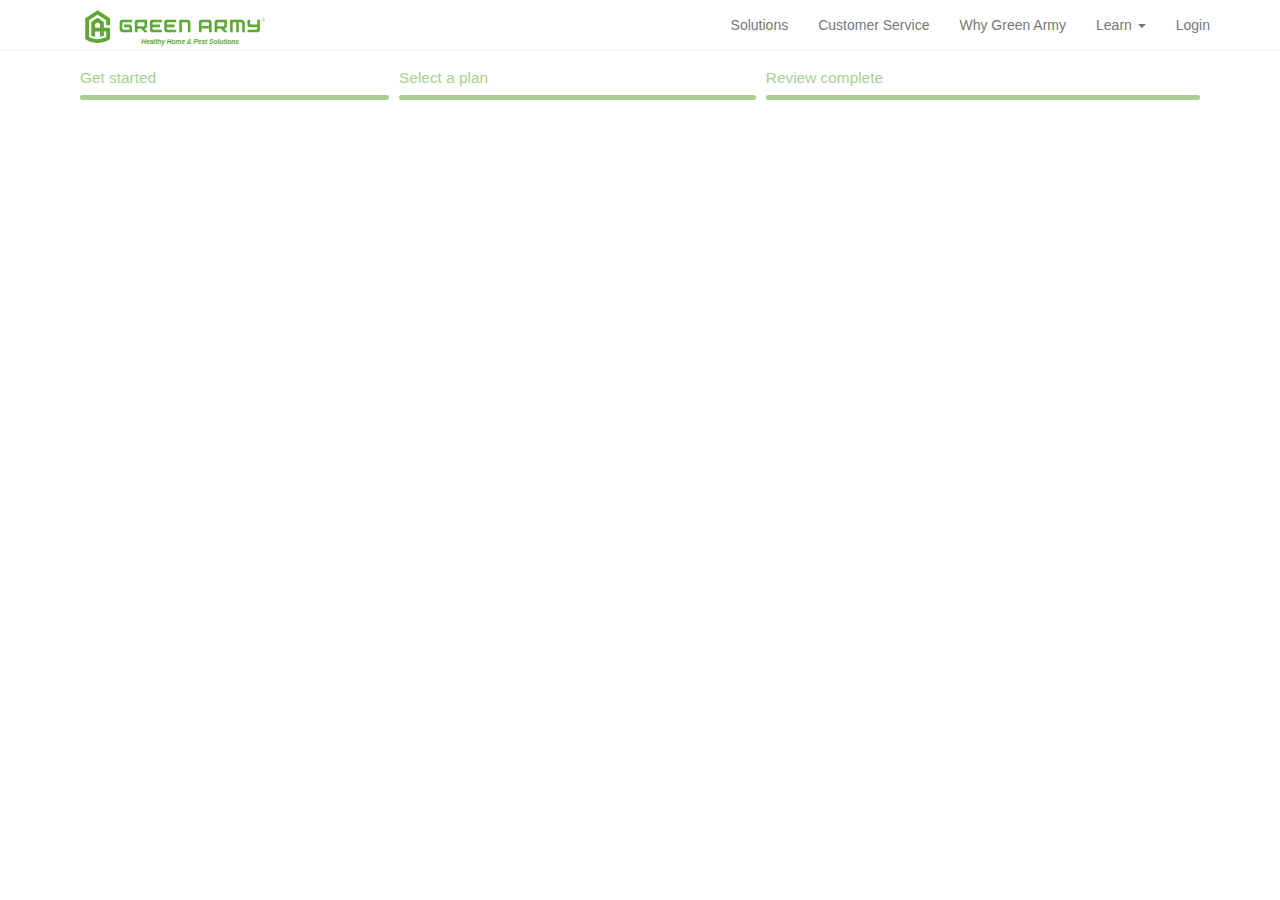
==== src/index.html @ 0dfd588b "Step 01 Active" ====
<!DOCTYPE html>
<html lang="en">
<head>
  <meta charset="UTF-8">
  <meta name="viewport" content="width=device-width, initial-scale=1.0">
  <meta http-equiv="X-UA-Compatible" content="ie=edge">

  <link rel="shortcut icon" href="images/design/icons/green-army-favicon.ico" type="image/x-icon">
  <link rel="icon" href="images/design/icons/green-army-favicon.ico" type="image/x-icon">

  <title>Green Army | Healthy Home & Pets Solutions</title>

  <link rel="stylesheet" href="https://cdnjs.cloudflare.com/ajax/libs/twitter-bootstrap/3.3.7/css/bootstrap.min.css" integrity="sha256-916EbMg70RQy9LHiGkXzG8hSg9EdNy97GazNG/aiY1w=" crossorigin="anonymous" />

  <link rel="stylesheet" href="css/green-army.css">

  <link rel="stylesheet" href="libs/css/pikaday.css">

</head>
<body class="body--navbar-fixed-top">
  <header class="navbar navbar-default navbar-fixed-top">
    <nav>
      <div class="container">
        <!-- Brand and toggle get grouped for better mobile display -->
        <div class="navbar-header">
          <button type="button" class="navbar-toggle collapsed" data-toggle="collapse" data-target="#bs-example-navbar-collapse-1" aria-expanded="false">
            <span class="sr-only">Toggle navigation</span>
            <span class="icon-bar"></span>
            <span class="icon-bar"></span>
            <span class="icon-bar"></span>
          </button>
          <a class="navbar-brand" href="#" title="GreenArmy">
            <img src="images/design/misc/green-army-logo.svg" alt="GreenArmy">
          </a>
        </div>
        <!-- Collect the nav links, forms, and other content for toggling -->
        <div class="collapse navbar-collapse" id="bs-example-navbar-collapse-1">
          <ul class="nav navbar-nav navbar-right">
            <li><a href="#">Solutions</a></li>
            <li><a href="#">Customer Service</a></li>
            <li><a href="#">Why Green Army</a></li>
            <li class="dropdown">
              <a href="#" class="dropdown-toggle" data-toggle="dropdown" role="button" aria-haspopup="true" aria-expanded="false">Learn <span class="caret"></span></a>
              <ul class="dropdown-menu">
                <li><a href="#">Faq's</a></li>
                <li><a href="#">Prevention Tips</a></li>
              </ul>
            </li>
            <li><a href="#">Login</a></li>
          </ul>
        </div><!-- /.navbar-collapse -->
      </div><!-- /.container-fluid -->
    </nav>
  </header>

  <div class="container">
    <div id="payment-process" class="steps-component steps-component--working steps-component--with-form">
      <ul class="steps-component__tabs">
        <li class="steps-component__tabs__item">
          <a href="#steps-component__steps__item--01 steps-component__tabs__item--active">
            Get started
            <div class="steps-component__tabs__indicator"></div>
          </a>
        </li>
        <li class="steps-component__tabs__item">
          <a href="#steps-component__steps__item--02">
            Select a plan
            <div class="steps-component__tabs__indicator"></div>
          </a>
        </li>
        <li class="steps-component__tabs__item">
          <a href="#steps-component__steps__item--03">
            Review complete
            <div class="steps-component__tabs__indicator"></div>
          </a>
        </li>
      </ul>
      <div class="steps-component__steps">
        <form id="steps__form" class="steps__form" novalidate>
          <div id="steps-component__steps__item--01" class="steps-component__steps__item steps-component__steps__item--01 steps-component__steps__item--activeg">
            <div class="row">
              <div class="col-xs-12 col-md-6">
                <div>
                  <div class="steps__item__title">Get Started</div>
                </div>
                <span class="steps__item__description">Enter your informatino below and we will you find the perfect plan for you. If you have more questions dont't hesitate to five us a ring 1.888.537.4555</span>
                <div class="form-group">
                  <input type="text" placeholder="Full Name" class="form-control">
                </div>
                <div class="form-group">
                  <input type="text" placeholder="Phone Number" class="form-control">
                </div>
                <div class="form-group">
                  <input type="email" placeholder="Email" class="form-control">
                </div>
                <div class="form-group">
                  <input type="text" placeholder="Address" class="form-control">
                </div>
                <div class="form-inline">
                  <div class="form-group">
                    <input type="text" class="form-control" placeholder="City">
                  </div>
                  <div class="form-group">
                    <select class="form-control">
                      <option>State</option>
                      <option>2</option>
                      <option>3</option>
                      <option>4</option>
                      <option>5</option>
                    </select>
                  </div>
                  <div class="form-group">
                    <input type="text" class="form-control" placeholder="Zip Code">
                  </div>
                </div>
                <div class="form-group">
                  <label>What is the square footage of your house?</label>
                  <br>
                  <div class="radio-inline">
                    <label><input type="radio" name="squareFootage">Under 3,000</label>
                  </div>
                  <div class="radio-inline">
                    <label><input type="radio" name="squareFootage">3,000 - 5,000</label>
                  </div>
                  <div class="radio-inline">
                    <label><input type="radio" name="squareFootage">5,000 - 7,000</label>
                  </div>
                  <div class="radio-inline">
                    <label><input type="radio" name="squareFootage">Above</label>
                  </div>
                </div>
                <button type="button" class="pull-right steps-button steps-button--next">Select a Plan &#10141;</button>
              </div>
              <div class="col-xs-12 col-md-offset-1 col-md-5">
                <div>
                  <div class="steps__item__title">Plans that make a difference</div>
                </div>
                <div class="plan">
                  <div class="plan__title">
                    <span class="plan__title__icon"><img src="images/design/misc/simple.png" alt="Simple earth plan"></span>
                    <span class="plan__title__text">Simple</span>
                  </div>
                  <div class="plan__description">Out Simple plan is a Hybrid combination of our Clean plan and conventional pest control. This requires approximately 5 visits per year or every 73 days or 2-3 moths.</div>
                </div>
                <div class="plan">
                  <div class="plan__title">
                    <span class="plan__title__icon"><img src="images/design/misc/green.png" alt="Simple earth plan"></span>
                    <span class="plan__title__text">Green</span>
                  </div>
                  <div class="plan__description">Our Green Earth Plan uses all botanical-based products to keep your home and family safe. This requires 6 visits per year.</div>
                </div>
                <div class="plan">
                  <div class="plan__title">
                    <span class="plan__title__icon"><img src="images/design/misc/pure.png" alt="Simple earth plan"></span>
                    <span class="plan__title__text">Pure</span>
                  </div>
                  <div class="plan__description">Our Pure Earth Plan is a completely chemical free approach to pest control by using only earth-derived products. This requires 6 visits per year.</div>
                </div>
              </div>
            </div> <!--row-->
          </div> <!--steps__item-->
          <div id="steps-component__steps__item--02" class="steps-component__steps__item steps-component__steps__item--02">
            <div class="row">
              <div class="col-xs-12 col-md-6">
                <div class="row">
                  <div class="col-xs-6"><div class="steps__item__title">Preferred Start Date: </div></div>
                  <div class="col-xs-6">
                    <div id="preferred-start-date" class="preferred-start-date">
                      <div id="preferred-start-date__text" class="preferred-start-date__text"></div>
                      <div id="preferredStartDate" class="preferred-start-date__calendar">
                          <span class="glyphicon glyphicon-calendar"></span>
                          Change
                      </div>
                    </div>
                  </div>
                </div>
                <div>
                  <div>
                    <div class="steps__item__title">Choose your plan</div>
                  </div>
                  <div class="form-group" id="choose-your-plan">
                    <div class="checkbox special-checkbox">
                      <label>
                        <div class="row">
                          <div class="col-xs-9">
                            <span class="custom-checkbox-style">
                              <input type="checkbox">
                            </span>
                            <div class="plan">
                              <div class="plan__title">
                                <span class="plan__title__icon"><img src="images/design/misc/simple.png" alt="Simple earth plan"></span>
                                <span class="plan__title__text">Simple</span>
                              </div>
                              <div class="plan__description">Out Simple plan is a Hybrid combination of our Clean plan and conventional pest control. This requires approximately 5 visits per year or every 73 days or 2-3 moths.</div>
                            </div>
                          </div>
                          <div class="col-xs-3">
                            <div class="plan-price">
                              <span class="plan-price--num">$50.00</span>
                            </div>
                          </div>
                        </div>
                      </label>
                    </div>
                    <div class="checkbox special-checkbox">
                      <label>
                        <div class="row">
                          <div class="col-xs-9">
                            <span class="custom-checkbox-style">
                              <input type="checkbox">
                            </span>
                            <div class="plan">
                              <div class="plan__title">
                                <span class="plan__title__icon"><img src="images/design/misc/green.png" alt="Green earth plan"></span>
                                <span class="plan__title__text">Green</span>
                              </div>
                              <div class="plan__description">Our Green Earth Plan uses all botanical-based products to keep your home and family safe. This requires 6 visits per year.</div>
                            </div>
                          </div>
                          <div class="col-xs-3">
                            <div class="plan-price">
                              <span class="plan-price--num">$65.00</span>
                            </div>
                          </div>
                        </div>
                      </label>
                    </div>
                    <div class="checkbox special-checkbox">
                      <label>
                        <div class="row">
                          <div class="col-xs-9">
                            <span class="custom-checkbox-style">
                              <input type="checkbox">
                            </span>
                            <div class="plan">
                              <div class="plan__title">
                                <span class="plan__title__icon"><img src="images/design/misc/pure.png" alt="Pure earth plan"></span>
                                <span class="plan__title__text">Pure</span>
                              </div>
                              <div class="plan__description">Our Pure Earth Plan is a completely chemical free approach to pest control by using only earth-derived products. This requires 6 visits per year.</div>
                            </div>

                            <h3>What can we help you width?</h3>

                          </div>
                          <div class="col-xs-3">
                            <div class="plan-price">
                              <span class="plan-price--num">$80.00</span>
                              <span class="plan-price--small">Monthly</span>
                            </div>
                            <div class="pure-option-checkbox">
                              <span class="custom-checkbox-style">
                                <input type="checkbox">
                              </span>
                              <span>Lorem ipsum dolro sit amet consectetur.</span> 
                            </div>
                          </div>
                        </div>
                      </label>
                    </div>
                    <div class="checkbox special-checkbox">
                      <label>
                        <div class="row">
                          <div class="col-xs-9">
                            <span class="custom-checkbox-style">
                              <input type="checkbox">
                            </span>
                            <div class="plan">
                              <div class="plan__title">
                                <span class="plan__title__icon"><img src="images/design/misc/expert_evaluation.png" alt="Expert Evaluation"></span>
                                <span class="plan__title__text">Expert Evaluation</span>
                              </div>
                              <div class="plan__description">
                                <div id="selectExpertOptions" class="select-expert-options">
                                  <div class="expert-checkbox">
                                    <label>
                                      <input type="checkbox" id="option_01" value="Opción 01"/>
                                      Opción 01
                                    </label>
                                  </div>
                                  <div class="expert-checkbox">
                                    <label>
                                      <input type="checkbox" id="option_02" value="Opción 02"/>
                                      Opción 02
                                    </label>
                                  </div>
                                  <div class="expert-checkbox">
                                    <label>
                                      <input type="checkbox" id="option_03" value="Opción 03"/>
                                      Opción 03
                                    </label>
                                  </div>
                                  <div class="expert-checkbox">
                                    <label>
                                      <input type="checkbox" id="option_04" value="Opción 04"/>
                                      Opción 04
                                    </label>
                                  </div>
                                </div>
                              </div>
                            </div>
                          </div>
                          <div class="col-xs-3">
                            <div class="plan-price">
                              <span class="plan-price--txt">Free Consultation</span>
                            </div>
                          </div>
                        </div>
                      </label>
                    </div>
                  </div>
                </div>
              </div>
              <div class="col-xs-12 col-md-offset-1 col-md-5">
                <div id="your-info" class="your-info">
                  <div>
                    <h3>Your Info</h3> <a href="js:;">Edit</a>
                  </div>
                  <div class="information__item">
                    <span>Mattew Philips</span>
                    <span>469.688.9578</span>
                    <span>mattsemailbank@gmail.com</span>
                  </div>
                  <div class="information__item">
                    <span>6623 Park Lane</span>
                    <span>Dallas. TX 75225</span>
                    <span>3.001 to 5.000 sq ft</span>
                  </div>
                  <div class="information__item">
                    <div class="row">
                      <div class="col-xs-12 col-md-9">
                        <span>PURE PLAN - Visits every 40 days</span>
                        <span>Starting: Tues. Nov 22nd</span>
                      </div>
                      <div class="col-xs-12 col-md-3">
                        <div class="plan-price">
                          <span class="plan-price--num">$80.00</span>
                          <span class="plan-price--small">Monthly</span>
                        </div>
                      </div>
                    </div>
                  </div>
                  <div class="information__item">
                    <div class="row">
                      <div class="col-xs-12 col-md-9">
                        <span>One time initial inspection and prevention treatment</span>
                      </div>
                      <div class="col-xs-12 col-md-3">
                        <div class="plan-price">
                          <span class="plan-price--num">$50.00</span>
                          <span class="plan-price--small">One time</span>
                        </div>
                      </div>
                    </div>
                  </div>
                  <div>
                    <div class="row">
                      <div class="col-xs-12 col-md-9">
                        <div><h3>Your Info</h3> <a href="js:;">Edit</a></div>
                      </div>
                      <div class="col-xs-12 col-md-3">
                        <div class="plan-price">
                          <span class="plan-price--num">$135.00</span>
                        </div>
                      </div>
                    </div>
                    <div>
                      <div id="prom-code" class="prom-code">
                        <div class="prom-code__txt">Have a promotional or referral code?</div>
                        <div class="prom-code__toggle">Add <span class="glyphicon glyphicon-remove-circle"></span></div>
                        <div class="prom-code__input">
                          <div class="input-group">
                            <input type="text" class="form-control">
                            <span class="input-group-btn">
                              <button type="button" class="btn btn-default">Apply</button>
                            </span>
                          </div>
                        </div>
                      </div>
                    </div>
                  </div>
                  <div class="row">
                    <div class="col-xs-12">
                      <h3>Expert Evaluation</h3>
                      <div id="showExpertOptions" class="show-expert-options"></div>
                    </div>
                  </div>
                </div>
              </div>
            </div> <!-- row -->
            <button type="button" class="steps-button steps-button--back">Back</button>
            <button type="button" class="steps-button steps-button--next" id="btnStepSelectPlans">Next Step &#10141;</button>
          </div>
          <div id="steps-component__steps__item--03" class="steps-component__steps__item steps-component__steps__item--03">
            <div class="row">
              <div class="col-xs-12 col-md-6">
                <h3>Billing / Credit Card</h3>
                <p>Your Card will not be billed until after your first service date.</p>
                <div class="form-group">
                  <input type="text" placeholder="Credit Card Number" class="form-control">
                </div>
                <div class="form-group">
                  <input type="text" placeholder="MM / YY" class="form-control">
                </div>
                <div class="form-group">
                  <input type="text" placeholder="CVV" class="form-control">
                </div>
                <div class="form-group">
                  <div class="checkbox">
                    <label>
                      <input type="checkbox" required>
                      <span>I agre to the</span>
                      <a href="js:;">Terms & Conditions</a>
                    </label>
                  </div>
                </div>
              </div>
              <div class="col-xs-12 col-md-offset-1 col-md-5">
                <div class="include-your-info"></div>
              </div>
            </div>
            <button type="button" class="steps-button steps-button--back">Back</button>
            <button type="submit" id="next-end" class="steps-button">Complete Order &#10141;</button>
          </div>
        </form>
      </div>
    </div>
  </div>
  <script src="libs/js/moment.js"></script>
  <script src="libs/js/pikaday.js"></script>
   <script src="https://cdnjs.cloudflare.com/ajax/libs/jquery/3.2.1/jquery.min.js" integrity="sha256-hwg4gsxgFZhOsEEamdOYGBf13FyQuiTwlAQgxVSNgt4=" crossorigin="anonymous"></script> 
   <script src="https://cdnjs.cloudflare.com/ajax/libs/twitter-bootstrap/3.3.7/js/bootstrap.min.js" integrity="sha256-U5ZEeKfGNOja007MMD3YBI0A3OSZOQbeG6z2f2Y0hu8=" crossorigin="anonymous"></script> 
  <script src="js/green-army.js"></script>
</body>
</html>
---- src/css/green-army.css ----
/*
  * Variables
*/
/* Main Color Green: #66cc33 */

/*
  * General
  * Header
  * Steps Component
  * Plans
  * Plan Price
  * preferred-start-date
  * CustomTabs
  * CustomTabs Tab1
  * CustomTabs Tab2
  * CustomTabs Tab3
  * Special Checkbox
  * Information
  * Promotional Code
  * Expert Checkbox

  * Media Queries
  
  @media(max-width:480px){}
  @media(max-width:767px){}
  @media(min-width:768px){}
  @media(min-width:992px){}
  @media(min-width:1200px){}
*/


/*
  * General
*/
h1, h2, h3, h4, h5, h6 {
  margin-top: 0;
}
.body--navbar-fixed-top {
  padding-top: 50px;
}
select {
  min-width: 100px;
}

/*
  * Header
*/

.navbar-default {
  background-color: #ffffff;
  border-color: #f4f4f4;
}
.navbar-default .navbar-brand {
  padding: 0;
}
.navbar-default .navbar-brand img {
  margin-left: 15px;
  margin-top: 10px;
  max-width: 180px;
}
.navbar-default .navbar-toggle {
  border: none;
}
.navbar-default .navbar-toggle .icon-bar {
  background-color: #66cc33;
}
.navbar-default .navbar-toggle:focus,
.navbar-default .navbar-toggle:hover {
  border-radius: 0;
}

/*
  * Steps Component
  @media(min-width:480px){}
  @media(max-width:480px){}
  @media(max-width:767px){}
  @media(min-width:768px){}
  @media(min-width:992px){}
  @media(min-width:1200px){}
*/

.steps-component {
  padding: 10px;
}
.steps-component__tabs {
  list-style-type: none;
  margin: 0 0 5px;
  padding: 0;
}
@media(min-width:480px) {
  .steps-component__tabs {
    display: table;
    width: 100%;
  }
}
.steps-component__tabs__item {
  font-size: 1.1em;
  line-height: 1;
  padding-bottom: 5px;
}
.steps-component--working
.steps-component__tabs__item:not(.steps-component__tabs__item--active) a {
  text-decoration: none;
  cursor: no-drop;
  color: #60a835;
  opacity: 0.55;
}
@media(min-width:480px) {
  .steps-component__tabs__item {
    padding: 10px 10px 10px 0;
    display: table-cell;
  }
  .steps-component__tabs__item:last-child {
    padding-right: 0;
  }
}
.steps-component__tabs__item a {
  color: #60a835;
  display: block;
}
.steps-component__tabs__indicator {
  background-color: #60a835;
  border-radius: 5px;
  height: 5px;
  margin-top: 10px;
  width: 100%;
}
.steps-component__steps {}
.steps-component__steps__item {
  border-bottom: 1px solid #dcdcdc;
  padding-bottom: 10px;
}
.steps-component--working
.steps-component__steps__item:not(.steps-component__steps__item--active) {position: relative;}
.steps-component--working
.steps-component__steps__item:not(.steps-component__steps__item--active):after {
  background-color: transparent;
  content: "";
  height: 100%;
  left: 0;
  opacity: 0.55;
  position: absolute;
  top: 0;
  width: 100%;
}
.steps-component__steps__item:not(:last-child) {
  margin-bottom: 10px;
}
.steps__item__title {
  display: inline-block;
  font-size: 1.2em;
  font-weight: 600;
  line-height: 1em;
  margin-bottom: 5px;
}
.steps__item__description {
  display: inline-block;
  line-height: 1.1em;
  margin: 0 0 5px;
}
.steps-button {
  background-color: #ff6640;
  border-radius: 5px;
  border: 1px solid #ff6640;
  color: white;
  display: block;
  line-height: 1;
  margin-top: 10px;
  padding: 10px 15px;
}

/*
  * Plans
*/
.plan {margin-bottom: 10px;}
.plan__title {
  margin-bottom: 10px;
}
.plan__title__icon {
  display: inline-block;
  height: 50px;
  vertical-align: middle;
  width: 50px;
}
@media(min-width:992px){
  .plan__title__icon {
    height: 60px;
    width: 60px;
  }
}
.plan__title__icon img {
  display: block;
  max-width: 100%;
}
.plan__title__text {
  font-weight: 400;
  font-size: 1.2em;
}
@media(min-width:992px){
  .plan__title__text {
    font-size: 1.5em;
  }
}
.plan__description {
  user-select: none;
  -moz-user-select: none;
  -ms-user-select: none;
  -webkit-user-select: none;
}
/*
  * Plan Price
*/
.plan-price {
  font-size: 1em;
  font-weight: 400;
}
.plan-price--num {font-size: 1.4em;}
.plan-price--txt {font-size: 1.2em;}
.plan-price--small {font-size: 0.75em;}
/*
  * preferred-start-date
*/
.preferred-start-date {
  font-size: 1.2em;
}
.preferred-start-date:before,
.preferred-start-date:after {content: ""; display: block; clear: both;}
.preferred-start-date__text {
  display: inline-block;
  font-weight: 600;
}
.preferred-start-date__calendar {
  color: #60a835;
  cursor: pointer;
  display: inline-block;
  float: right;
}
.preferred-start-date__calendar .glyphicon {}

/*
  * CustomTabs
*/
.steps-component__steps__item {}
/*
  * CustomTabs Tab1
*/
.steps-component__steps__item--01 {}
/*
  * CustomTabs Tab2
*/
.steps-component__steps__item--02 {}
/*
  * CustomTabs Tab3
*/
.steps-component__steps__item--03 {}
/*
  * Special Checkbox
*/
.special-checkbox {
  border: 2px solid transparent;
  border-radius: 5px;
  padding: 10px;
}
.special-checkbox--active {
  border-color: #60a835;
}
/*
  * Informatión
*/
.your-info {}
.your-info h3 {
  display: inline-block;
}
.information__item {
  margin-bottom: 20px;
}
.information__item span {display: block;}

/*
  * Promotional Code
*/
.prom-code {
  margin-bottom: 20px;
}
.prom-code__txt {display: inline-block;}
.prom-code__toggle {display: inline-block;}
.prom-code__input {}
.prom-code__input input {}
.prom-code__input span {}
.prom-code__input span button {}


/*
  * Expert Checkbox
*/
.select-expert-options {
  margin: 20px 0;
}
.expert-checkbox--active {
  background-color: greenyellow;
  color: white;
}
.show-expert-options > div, 
.expert-checkbox {
  background-color: #dcdcdc;
  border-radius: 3px;
  color: gray;
  border: 1px solid #ccc;
  display: inline-block;
  margin-bottom: 10px;
  padding: 5px 10px;
  position: relative;
}
.show-expert-options > div {margin: 0 10px 5px 10px;}
.show-expert-options > div button {
  border: none;
  line-height: 1;
  color: black;
  background-color: transparent;
  margin-left: 10px;
  font-weight: 100;
  font-size: 15px;
}
---- src/libs/css/pikaday.css ----
@charset "UTF-8";

/*!
 * Pikaday
 * Copyright © 2014 David Bushell | BSD & MIT license | http://dbushell.com/
 */

.pika-single {
    z-index: 9999;
    display: block;
    position: relative;
    color: #333;
    background: #fff;
    border: 1px solid #ccc;
    border-bottom-color: #bbb;
    font-family: "Helvetica Neue", Helvetica, Arial, sans-serif;
}

/*
clear child float (pika-lendar), using the famous micro clearfix hack
http://nicolasgallagher.com/micro-clearfix-hack/
*/
.pika-single:before,
.pika-single:after {
    content: " ";
    display: table;
}
.pika-single:after { clear: both }
.pika-single { *zoom: 1 }

.pika-single.is-hidden {
    display: none;
}

.pika-single.is-bound {
    position: absolute;
    box-shadow: 0 5px 15px -5px rgba(0,0,0,.5);
}

.pika-lendar {
    float: left;
    width: 240px;
    margin: 8px;
}

.pika-title {
    position: relative;
    text-align: center;
}

.pika-label {
    display: inline-block;
    *display: inline;
    position: relative;
    z-index: 9999;
    overflow: hidden;
    margin: 0;
    padding: 5px 3px;
    font-size: 14px;
    line-height: 20px;
    font-weight: bold;
    background-color: #fff;
}
.pika-title select {
    cursor: pointer;
    position: absolute;
    z-index: 9998;
    margin: 0;
    left: 0;
    top: 5px;
    filter: alpha(opacity=0);
    opacity: 0;
}

.pika-prev,
.pika-next {
    display: block;
    cursor: pointer;
    position: relative;
    outline: none;
    border: 0;
    padding: 0;
    width: 20px;
    height: 30px;
    /* hide text using text-indent trick, using width value (it's enough) */
    text-indent: 20px;
    white-space: nowrap;
    overflow: hidden;
    background-color: transparent;
    background-position: center center;
    background-repeat: no-repeat;
    background-size: 75% 75%;
    opacity: .5;
    *position: absolute;
    *top: 0;
}

.pika-prev:hover,
.pika-next:hover {
    opacity: 1;
}

.pika-prev,
.is-rtl .pika-next {
    float: left;
    background-image: url('[data-uri]');
    *left: 0;
}

.pika-next,
.is-rtl .pika-prev {
    float: right;
    background-image: url('[data-uri]');
    *right: 0;
}

.pika-prev.is-disabled,
.pika-next.is-disabled {
    cursor: default;
    opacity: .2;
}

.pika-select {
    display: inline-block;
    *display: inline;
}

.pika-table {
    width: 100%;
    border-collapse: collapse;
    border-spacing: 0;
    border: 0;
}

.pika-table th,
.pika-table td {
    width: 14.285714285714286%;
    padding: 0;
}

.pika-table th {
    color: #999;
    font-size: 12px;
    line-height: 25px;
    font-weight: bold;
    text-align: center;
}

.pika-button {
    cursor: pointer;
    display: block;
    box-sizing: border-box;
    -moz-box-sizing: border-box;
    outline: none;
    border: 0;
    margin: 0;
    width: 100%;
    padding: 5px;
    color: #666;
    font-size: 12px;
    line-height: 15px;
    text-align: right;
    background: #f5f5f5;
}

.pika-week {
    font-size: 11px;
    color: #999;
}

.is-today .pika-button {
    color: #33aaff;
    font-weight: bold;
}

.is-selected .pika-button,
.has-event .pika-button {
    color: #fff;
    font-weight: bold;
    background: #33aaff;
    box-shadow: inset 0 1px 3px #178fe5;
    border-radius: 3px;
}

.has-event .pika-button {
    background: #005da9;
    box-shadow: inset 0 1px 3px #0076c9;
}

.is-disabled .pika-button,
.is-inrange .pika-button {
    background: #D5E9F7;
}

.is-startrange .pika-button {
    color: #fff;
    background: #6CB31D;
    box-shadow: none;
    border-radius: 3px;
}

.is-endrange .pika-button {
    color: #fff;
    background: #33aaff;
    box-shadow: none;
    border-radius: 3px;
}

.is-disabled .pika-button,
.is-outside-current-month .pika-button {
    pointer-events: none;
    cursor: default;
    color: #999;
    opacity: .3;
}

.pika-button:hover,
.pika-row.pick-whole-week:hover .pika-button {
    color: #fff;
    background: #ff8000;
    box-shadow: none;
    border-radius: 3px;
}

/* styling for abbr */
.pika-table abbr {
    border-bottom: none;
    cursor: help;
}
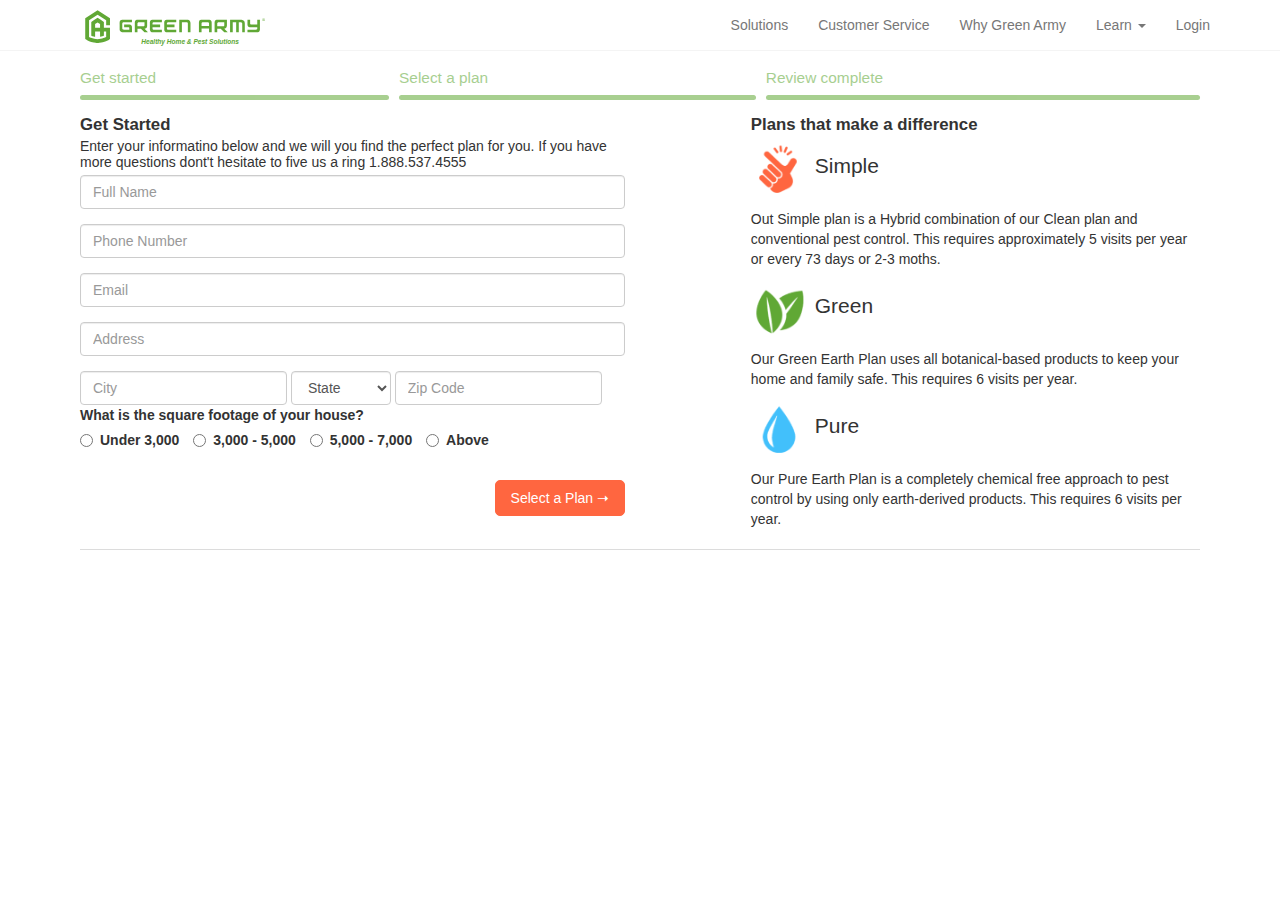
==== commit 88c20379: "fix name class to active step tab" ====
--- a/src/index.html
+++ b/src/index.html
@@ -77,7 +77,7 @@
       </ul>
       <div class="steps-component__steps">
         <form id="steps__form" class="steps__form" novalidate>
-          <div id="steps-component__steps__item--01" class="steps-component__steps__item steps-component__steps__item--01 steps-component__steps__item--activeg">
+          <div id="steps-component__steps__item--01" class="steps-component__steps__item steps-component__steps__item--01 steps-component__steps__item--active">
             <div class="row">
               <div class="col-xs-12 col-md-6">
                 <div>
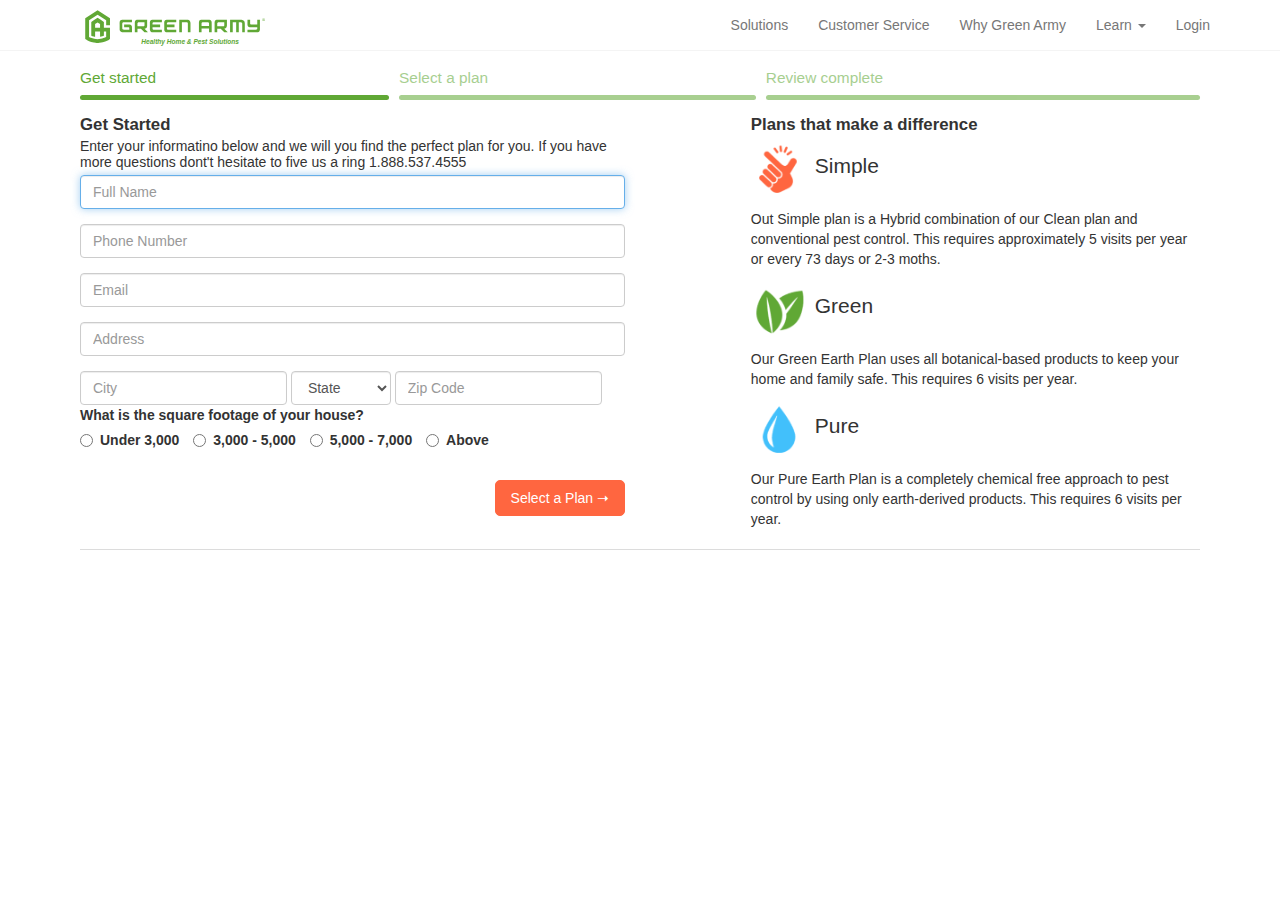
==== commit 5fa5aac1: "fix name class to active step tab" ====
--- a/src/index.html
+++ b/src/index.html
@@ -56,8 +56,8 @@
   <div class="container">
     <div id="payment-process" class="steps-component steps-component--working steps-component--with-form">
       <ul class="steps-component__tabs">
-        <li class="steps-component__tabs__item">
-          <a href="#steps-component__steps__item--01 steps-component__tabs__item--active">
+        <li class="steps-component__tabs__item steps-component__tabs__item--active">
+          <a href="#steps-component__steps__item--01">
             Get started
             <div class="steps-component__tabs__indicator"></div>
           </a>
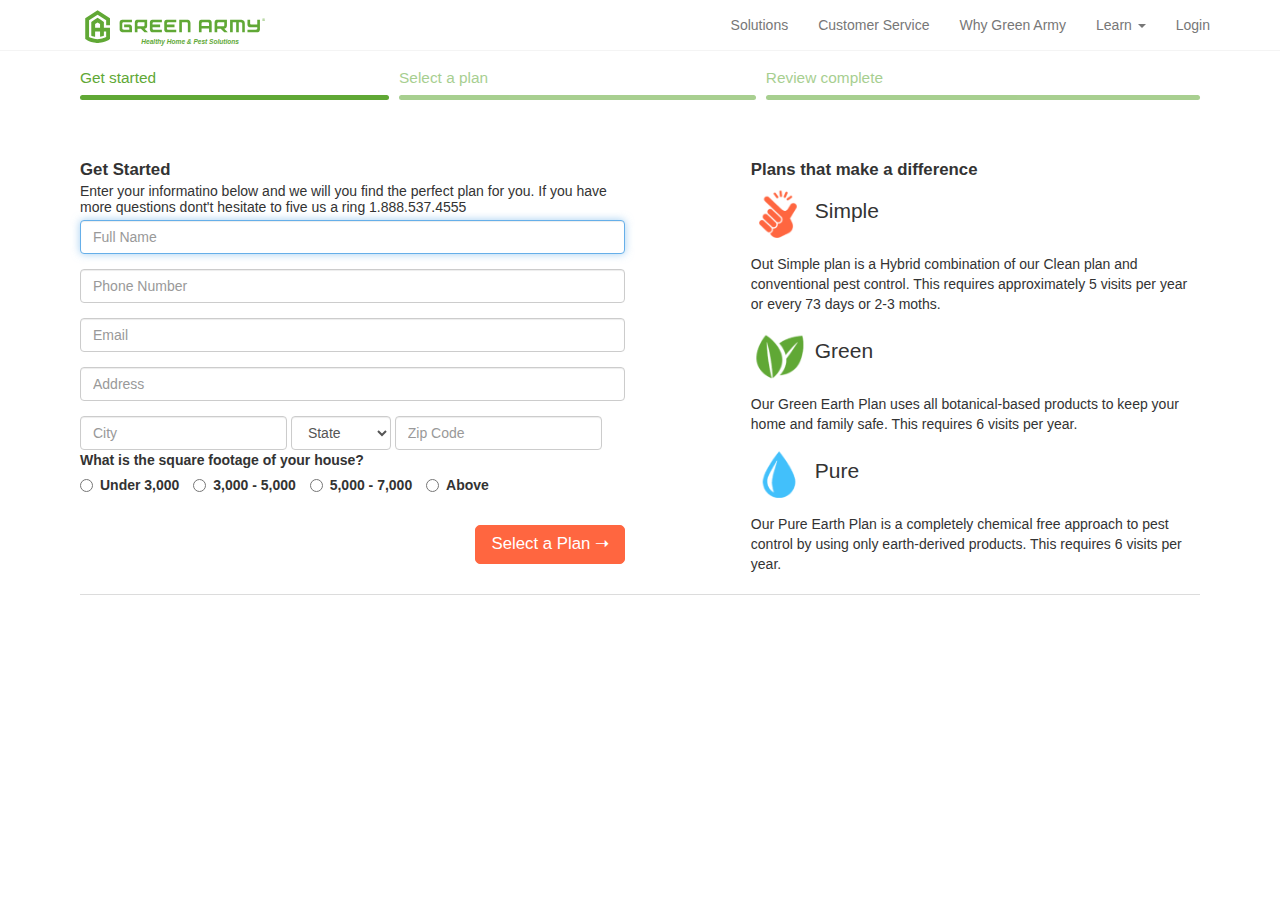
==== commit e8b03fda: "Button Steps Fix" ====
--- a/src/index.html
+++ b/src/index.html
@@ -129,7 +129,7 @@
                     <label><input type="radio" name="squareFootage">Above</label>
                   </div>
                 </div>
-                <button type="button" class="pull-right steps-button steps-button--next">Select a Plan &#10141;</button>
+                <button type="button" class="steps-button steps-button--next pull-right">Select a Plan &#10141;</button>
               </div>
               <div class="col-xs-12 col-md-offset-1 col-md-5">
                 <div>
@@ -310,6 +310,8 @@
                     </div>
                   </div>
                 </div>
+                <button type="button" class="steps-button steps-button--back">Back</button>
+                <button type="button" class="steps-button steps-button--next pull-right" id="btnStepSelectPlans">Continue &#10141;</button>
               </div>
               <div class="col-xs-12 col-md-offset-1 col-md-5">
                 <div id="your-info" class="your-info">
@@ -388,8 +390,6 @@
                 </div>
               </div>
             </div> <!-- row -->
-            <button type="button" class="steps-button steps-button--back">Back</button>
-            <button type="button" class="steps-button steps-button--next" id="btnStepSelectPlans">Next Step &#10141;</button>
           </div>
           <div id="steps-component__steps__item--03" class="steps-component__steps__item steps-component__steps__item--03">
             <div class="row">
@@ -416,7 +416,80 @@
                 </div>
               </div>
               <div class="col-xs-12 col-md-offset-1 col-md-5">
-                <div class="include-your-info"></div>
+                <div id="your-info" class="your-info">
+                  <div>
+                    <h3>Your Info</h3> <a href="js:;">Edit</a>
+                  </div>
+                  <div class="information__item">
+                    <span>Mattew Philips</span>
+                    <span>469.688.9578</span>
+                    <span>mattsemailbank@gmail.com</span>
+                  </div>
+                  <div class="information__item">
+                    <span>6623 Park Lane</span>
+                    <span>Dallas. TX 75225</span>
+                    <span>3.001 to 5.000 sq ft</span>
+                  </div>
+                  <div class="information__item">
+                    <div class="row">
+                      <div class="col-xs-12 col-md-9">
+                        <span>PURE PLAN - Visits every 40 days</span>
+                        <span>Starting: Tues. Nov 22nd</span>
+                      </div>
+                      <div class="col-xs-12 col-md-3">
+                        <div class="plan-price">
+                          <span class="plan-price--num">$80.00</span>
+                          <span class="plan-price--small">Monthly</span>
+                        </div>
+                      </div>
+                    </div>
+                  </div>
+                  <div class="information__item">
+                    <div class="row">
+                      <div class="col-xs-12 col-md-9">
+                        <span>One time initial inspection and prevention treatment</span>
+                      </div>
+                      <div class="col-xs-12 col-md-3">
+                        <div class="plan-price">
+                          <span class="plan-price--num">$50.00</span>
+                          <span class="plan-price--small">One time</span>
+                        </div>
+                      </div>
+                    </div>
+                  </div>
+                  <div>
+                    <div class="row">
+                      <div class="col-xs-12 col-md-9">
+                        <div><h3>Your Info</h3> <a href="js:;">Edit</a></div>
+                      </div>
+                      <div class="col-xs-12 col-md-3">
+                        <div class="plan-price">
+                          <span class="plan-price--num">$135.00</span>
+                        </div>
+                      </div>
+                    </div>
+                    <div>
+                      <div id="prom-code" class="prom-code">
+                        <div class="prom-code__txt">Have a promotional or referral code?</div>
+                        <div class="prom-code__toggle">Add <span class="glyphicon glyphicon-remove-circle"></span></div>
+                        <div class="prom-code__input">
+                          <div class="input-group">
+                            <input type="text" class="form-control">
+                            <span class="input-group-btn">
+                              <button type="button" class="btn btn-default">Apply</button>
+                            </span>
+                          </div>
+                        </div>
+                      </div>
+                    </div>
+                  </div>
+                  <div class="row">
+                    <div class="col-xs-12">
+                      <h3>Expert Evaluation</h3>
+                      <div id="showExpertOptions" class="show-expert-options"></div>
+                    </div>
+                  </div>
+                </div>
               </div>
             </div>
             <button type="button" class="steps-button steps-button--back">Back</button>
--- a/src/css/green-army.css
+++ b/src/css/green-army.css
@@ -91,6 +91,7 @@
 @media(min-width:480px) {
   .steps-component__tabs {
     display: table;
+    margin-bottom: 50px;
     width: 100%;
   }
 }
@@ -164,7 +165,8 @@
   border-radius: 5px;
   border: 1px solid #ff6640;
   color: white;
-  display: block;
+  display: inline-block;
+  font-size: 1.2em;
   line-height: 1;
   margin-top: 10px;
   padding: 10px 15px;
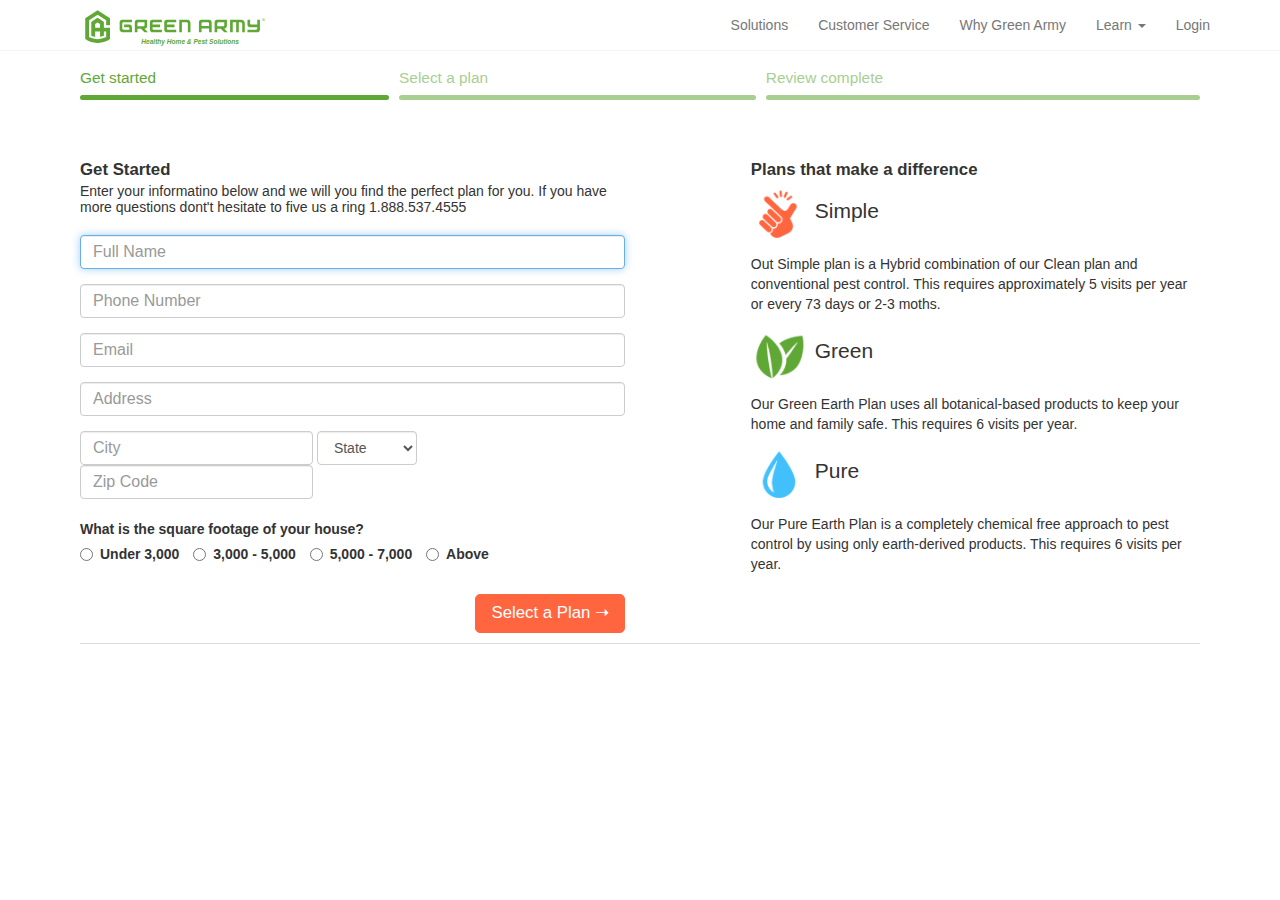
==== commit d31fbf19: "Input font size" ====
--- a/src/index.html
+++ b/src/index.html
@@ -113,6 +113,7 @@
                     <input type="text" class="form-control" placeholder="Zip Code">
                   </div>
                 </div>
+                <br>
                 <div class="form-group">
                   <label>What is the square footage of your house?</label>
                   <br>
--- a/src/css/green-army.css
+++ b/src/css/green-army.css
@@ -19,6 +19,7 @@
   * Information
   * Promotional Code
   * Expert Checkbox
+  * Form
 
   * Media Queries
   
@@ -158,7 +159,12 @@
 .steps__item__description {
   display: inline-block;
   line-height: 1.1em;
-  margin: 0 0 5px;
+  margin: 0 0 15px;
+}
+@media(min-width:480px){
+  .steps__item__description {
+    margin-bottom: 20px;
+  }
 }
 .steps-button {
   background-color: #ff6640;
@@ -323,4 +329,12 @@
   margin-left: 10px;
   font-weight: 100;
   font-size: 15px;
+}
+/*
+  * Form
+*/
+@media(min-width:480px){
+  .steps__form input {
+    font-size: 16px;
+  }
 }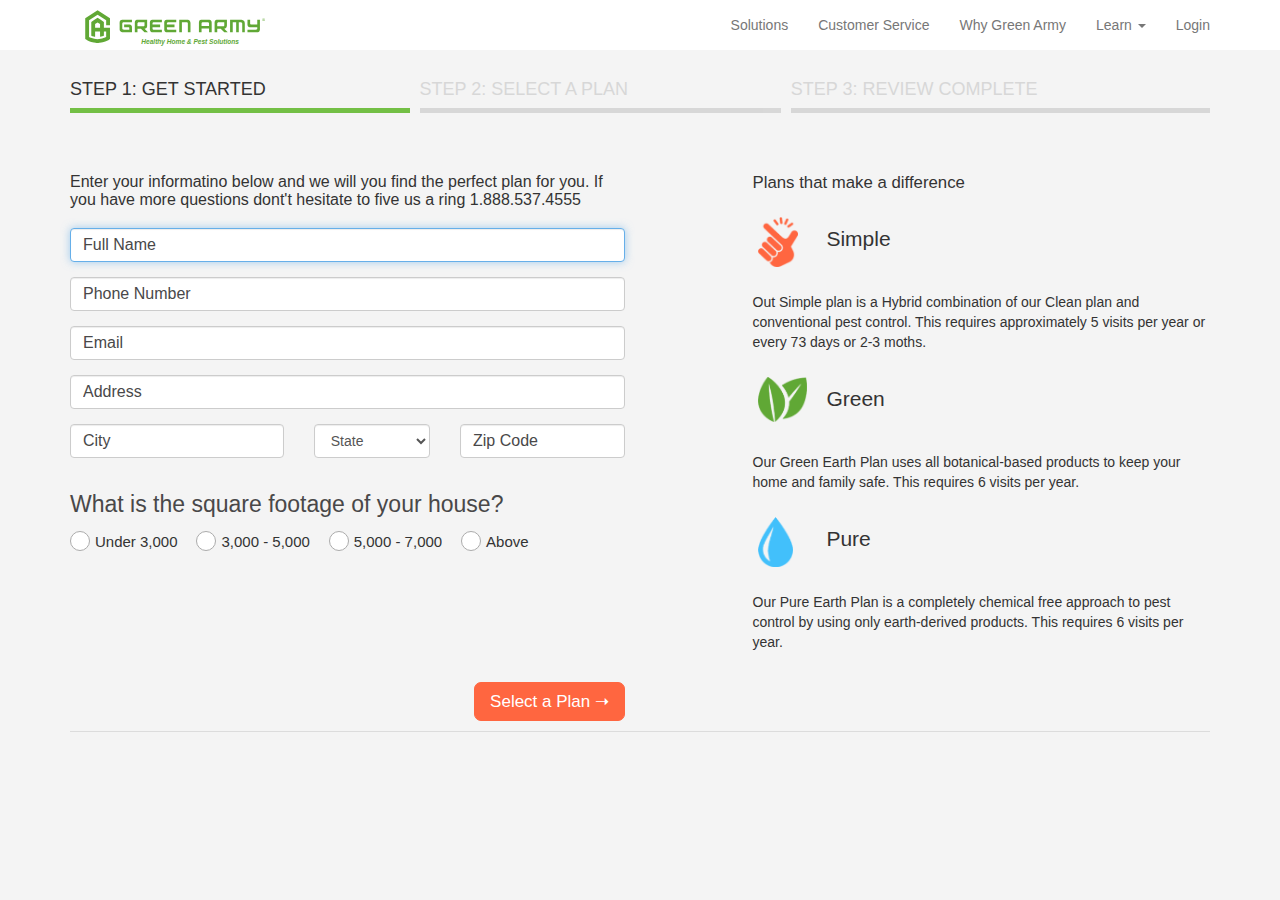
==== commit c9ca5000: "Step 1. Get Started (Finish)" ====
--- a/src/index.html
+++ b/src/index.html
@@ -58,19 +58,19 @@
       <ul class="steps-component__tabs">
         <li class="steps-component__tabs__item steps-component__tabs__item--active">
           <a href="#steps-component__steps__item--01">
-            Get started
+            Step 1: Get started
             <div class="steps-component__tabs__indicator"></div>
           </a>
         </li>
         <li class="steps-component__tabs__item">
           <a href="#steps-component__steps__item--02">
-            Select a plan
+            Step 2: Select a plan
             <div class="steps-component__tabs__indicator"></div>
           </a>
         </li>
         <li class="steps-component__tabs__item">
           <a href="#steps-component__steps__item--03">
-            Review complete
+            Step 3: Review complete
             <div class="steps-component__tabs__indicator"></div>
           </a>
         </li>
@@ -79,10 +79,7 @@
         <form id="steps__form" class="steps__form" novalidate>
           <div id="steps-component__steps__item--01" class="steps-component__steps__item steps-component__steps__item--01 steps-component__steps__item--active">
             <div class="row">
-              <div class="col-xs-12 col-md-6">
-                <div>
-                  <div class="steps__item__title">Get Started</div>
-                </div>
+              <div class="col-xs-12 col-sm-6">
                 <span class="steps__item__description">Enter your informatino below and we will you find the perfect plan for you. If you have more questions dont't hesitate to five us a ring 1.888.537.4555</span>
                 <div class="form-group">
                   <input type="text" placeholder="Full Name" class="form-control">
@@ -96,43 +93,59 @@
                 <div class="form-group">
                   <input type="text" placeholder="Address" class="form-control">
                 </div>
-                <div class="form-inline">
-                  <div class="form-group">
-                    <input type="text" class="form-control" placeholder="City">
-                  </div>
-                  <div class="form-group">
-                    <select class="form-control">
-                      <option>State</option>
-                      <option>2</option>
-                      <option>3</option>
-                      <option>4</option>
-                      <option>5</option>
-                    </select>
-                  </div>
-                  <div class="form-group">
-                    <input type="text" class="form-control" placeholder="Zip Code">
+                <div class="row">
+                  <div class="col-xs-6 col-lg-5">
+                    <div class="form-group">
+                      <input type="text" class="form-control" placeholder="City">
+                    </div>
+                  </div>
+                  <div class="col-xs-6 col-lg-3">
+                    <div class="form-group">
+                      <select class="form-control">
+                        <option>State</option>
+                        <option>2</option>
+                        <option>3</option>
+                        <option>4</option>
+                        <option>5</option>
+                      </select>
+                    </div>
+                  </div>
+                  <div class="col-xs-12 col-lg-4">
+                    <div class="form-group">
+                      <input type="text" class="form-control" placeholder="Zip Code">
+                    </div>
                   </div>
                 </div>
                 <br>
-                <div class="form-group">
-                  <label>What is the square footage of your house?</label>
-                  <br>
-                  <div class="radio-inline">
-                    <label><input type="radio" name="squareFootage">Under 3,000</label>
-                  </div>
-                  <div class="radio-inline">
-                    <label><input type="radio" name="squareFootage">3,000 - 5,000</label>
-                  </div>
-                  <div class="radio-inline">
-                    <label><input type="radio" name="squareFootage">5,000 - 7,000</label>
-                  </div>
-                  <div class="radio-inline">
-                    <label><input type="radio" name="squareFootage">Above</label>
-                  </div>
-                </div>
-                <button type="button" class="steps-button steps-button--next pull-right">Select a Plan &#10141;</button>
-              </div>
-              <div class="col-xs-12 col-md-offset-1 col-md-5">
+                <div class="form-group radio-questions">
+                  <p class="subtitle">What is the square footage of your house?</p>
+                  <div class="radio-inline custom-radio">
+                    <label>
+                      <input type="radio" name="squareFootage" value="under_3000" />
+                      <span>Under 3,000</span>
+                    </label>
+                  </div>
+                  <div class="radio-inline custom-radio">
+                    <label>
+                      <input type="radio" name="squareFootage" value="3000_5000" />
+                      <span>3,000 - 5,000</span>
+                    </label>
+                  </div>
+                  <div class="radio-inline custom-radio">
+                    <label>
+                      <input type="radio" name="squareFootage" value="5000_7000" />
+                      <span>5,000 - 7,000</span>
+                    </label>
+                  </div>
+                  <div class="radio-inline custom-radio">
+                    <label>
+                      <input type="radio" name="squareFootage" value="above" />
+                      <span>Above</span>
+                    </label>
+                  </div>
+                </div>
+              </div>
+              <div class="col-xs-12 col-sm-offset-1 col-sm-5">
                 <div>
                   <div class="steps__item__title">Plans that make a difference</div>
                 </div>
@@ -159,10 +172,15 @@
                 </div>
               </div>
             </div> <!--row-->
+            <div class="row">
+              <div class="col-xs-12 col-md-6">
+                <button type="button" class="steps-button steps-button--next pull-right">Select a Plan &#10141;</button>
+              </div>
+            </div>
           </div> <!--steps__item-->
           <div id="steps-component__steps__item--02" class="steps-component__steps__item steps-component__steps__item--02">
             <div class="row">
-              <div class="col-xs-12 col-md-6">
+              <div class="col-xs-12 col-sm-6">
                 <div class="row">
                   <div class="col-xs-6"><div class="steps__item__title">Preferred Start Date: </div></div>
                   <div class="col-xs-6">
@@ -311,10 +329,8 @@
                     </div>
                   </div>
                 </div>
-                <button type="button" class="steps-button steps-button--back">Back</button>
-                <button type="button" class="steps-button steps-button--next pull-right" id="btnStepSelectPlans">Continue &#10141;</button>
-              </div>
-              <div class="col-xs-12 col-md-offset-1 col-md-5">
+              </div>
+              <div class="col-xs-12 col-sm-offset-1 col-sm-5">
                 <div id="your-info" class="your-info">
                   <div>
                     <h3>Your Info</h3> <a href="js:;">Edit</a>
@@ -391,10 +407,16 @@
                 </div>
               </div>
             </div> <!-- row -->
+            <div class="row">
+              <div class="col-xs-12 col-md-6">
+                <button type="button" class="steps-button steps-button--back">Back</button>
+                <button type="button" class="steps-button steps-button--next pull-right" id="btnStepSelectPlans">Continue &#10141;</button>
+              </div>
+            </div>
           </div>
           <div id="steps-component__steps__item--03" class="steps-component__steps__item steps-component__steps__item--03">
             <div class="row">
-              <div class="col-xs-12 col-md-6">
+              <div class="col-xs-12 col-sm-6">
                 <h3>Billing / Credit Card</h3>
                 <p>Your Card will not be billed until after your first service date.</p>
                 <div class="form-group">
@@ -416,7 +438,7 @@
                   </div>
                 </div>
               </div>
-              <div class="col-xs-12 col-md-offset-1 col-md-5">
+              <div class="col-xs-12 col-sm-offset-1 col-sm-5">
                 <div id="your-info" class="your-info">
                   <div>
                     <h3>Your Info</h3> <a href="js:;">Edit</a>
--- a/src/css/green-army.css
+++ b/src/css/green-army.css
@@ -20,6 +20,7 @@
   * Promotional Code
   * Expert Checkbox
   * Form
+  * Radio Questions
 
   * Media Queries
   
@@ -34,14 +35,44 @@
 /*
   * General
 */
+body {
+  background-color: #f4f4f4;
+}
 h1, h2, h3, h4, h5, h6 {
   margin-top: 0;
 }
 .body--navbar-fixed-top {
   padding-top: 50px;
 }
-select {
-  min-width: 100px;
+.checkbox-inline+.checkbox-inline, .radio-inline+.radio-inline {
+  margin-left: 0;
+}
+
+input[type="text"]::-webkit-input-placeholder,
+input[type="email"]::-webkit-input-placeholder,
+input[type="number"]::-webkit-input-placeholder { /* Chrome/Opera/Safari */
+  color: #494849;
+}
+input[type="text"]::-moz-placeholder,
+input[type="email"]::-moz-placeholder,
+input[type="number"]::-moz-placeholder { /* Firefox 19+ */
+  color: #494849;
+}
+input[type="text"]:-ms-input-placeholder,
+input[type="email"]:-ms-input-placeholder,
+input[type="number"]:-ms-input-placeholder { /* IE 10+ */
+  color: #494849;
+}
+input[type="text"]:-moz-placeholder,
+input[type="email"]:-moz-placeholder,
+input[type="number"]:-moz-placeholder { /* Firefox 18- */
+  color: #494849;
+}
+.subtitle {
+  color: #494849;
+  font-size: 23px;
+  line-height: 1;
+  margin-bottom: 15px;
 }
 
 /*
@@ -82,7 +113,7 @@
 */
 
 .steps-component {
-  padding: 10px;
+  margin-top: 20px;
 }
 .steps-component__tabs {
   list-style-type: none;
@@ -97,16 +128,16 @@
   }
 }
 .steps-component__tabs__item {
-  font-size: 1.1em;
+  font-size: 18px;
   line-height: 1;
-  padding-bottom: 5px;
+  padding-bottom: 10px;
 }
 .steps-component--working
 .steps-component__tabs__item:not(.steps-component__tabs__item--active) a {
   text-decoration: none;
   cursor: no-drop;
-  color: #60a835;
-  opacity: 0.55;
+  color: #cccccc;
+  opacity: 0.7;
 }
 @media(min-width:480px) {
   .steps-component__tabs__item {
@@ -118,15 +149,21 @@
   }
 }
 .steps-component__tabs__item a {
-  color: #60a835;
+  color: #333333;
   display: block;
+  font-weight: 500;
+  text-transform: uppercase;
 }
 .steps-component__tabs__indicator {
-  background-color: #60a835;
-  border-radius: 5px;
+  background-color: #73bf45;
+  border-radius: 0px;
   height: 5px;
   margin-top: 10px;
   width: 100%;
+}
+.steps-component--working
+.steps-component__tabs__item:not(.steps-component__tabs__item--active) a .steps-component__tabs__indicator {
+  background-color: #cccccc;
 }
 .steps-component__steps {}
 .steps-component__steps__item {
@@ -152,12 +189,13 @@
 .steps__item__title {
   display: inline-block;
   font-size: 1.2em;
-  font-weight: 600;
+  font-weight: 500;
   line-height: 1em;
-  margin-bottom: 5px;
+  margin-bottom: 20px;
 }
 .steps__item__description {
   display: inline-block;
+  font-size: 16px;
   line-height: 1.1em;
   margin: 0 0 15px;
 }
@@ -168,11 +206,12 @@
 }
 .steps-button {
   background-color: #ff6640;
-  border-radius: 5px;
+  border-radius: 7px;
   border: 1px solid #ff6640;
   color: white;
   display: inline-block;
-  font-size: 1.2em;
+  font-size: 17px;
+  font-weight: 300;
   line-height: 1;
   margin-top: 10px;
   padding: 10px 15px;
@@ -181,13 +220,17 @@
 /*
   * Plans
 */
-.plan {margin-bottom: 10px;}
+.plan {
+  margin-bottom: 20px;
+}
 .plan__title {
-  margin-bottom: 10px;
+  margin-bottom: 20px;
 }
 .plan__title__icon {
   display: inline-block;
   height: 50px;
+  margin-right: 10px;
+  padding: 5px;
   vertical-align: middle;
   width: 50px;
 }
@@ -200,10 +243,12 @@
 .plan__title__icon img {
   display: block;
   max-width: 100%;
+  max-height: 100%;
 }
 .plan__title__text {
-  font-weight: 400;
-  font-size: 1.2em;
+  font-weight: 300;
+  font-size: 25px;
+  line-height: 1em;
 }
 @media(min-width:992px){
   .plan__title__text {
@@ -224,7 +269,10 @@
   font-weight: 400;
 }
 .plan-price--num {font-size: 1.4em;}
-.plan-price--txt {font-size: 1.2em;}
+.plan-price--txt {font-size: 1em;}
+@media(min-width:480px){
+  .plan-price--txt {font-size: 1.2em;}
+}
 .plan-price--small {font-size: 0.75em;}
 /*
   * preferred-start-date
@@ -239,8 +287,8 @@
   font-weight: 600;
 }
 .preferred-start-date__calendar {
-  color: #60a835;
-  cursor: pointer;
+  color: #73bf45;
+  cursor: 0pxer;
   display: inline-block;
   float: right;
 }
@@ -271,8 +319,7 @@
   padding: 10px;
 }
 .special-checkbox--active {
-  border-color: #60a835;
-}
+  border-color: #73bf450px}
 /*
   * Informatión
 */
@@ -305,10 +352,6 @@
 .select-expert-options {
   margin: 20px 0;
 }
-.expert-checkbox--active {
-  background-color: greenyellow;
-  color: white;
-}
 .show-expert-options > div, 
 .expert-checkbox {
   background-color: #dcdcdc;
@@ -317,14 +360,34 @@
   border: 1px solid #ccc;
   display: inline-block;
   margin-bottom: 10px;
+  position: relative;
+}
+.expert-checkbox--active {
+  background-color: #73bf45;
+  border-color: #0px;
+  color: 0px;
+}
+.expert-checkbox label {
+  display: block;
+  overflow: hidden;
   padding: 5px 10px;
   position: relative;
 }
-.show-expert-options > div {margin: 0 10px 5px 10px;}
+.expert-checkbox label input[type="checkbox"] {
+  display: block;
+  left: -15px;
+  margin: 0;
+  padding: 0;
+  position: absolute;
+}
+.show-expert-options > div {
+  margin: 0 10px 5px 10px;
+  padding: 5px 10px;
+}
 .show-expert-options > div button {
   border: none;
   line-height: 1;
-  color: black;
+  color: #333333;
   background-color: transparent;
   margin-left: 10px;
   font-weight: 100;
@@ -337,4 +400,48 @@
   .steps__form input {
     font-size: 16px;
   }
+}
+/*
+  * * Radio Questions
+*/
+.radio-questions {}
+.radio-questions .custom-radio {
+  padding: 0;
+  width: 49%;
+}
+@media(min-width:768px){
+  .radio-questions .custom-radio {
+    margin-right: 15px;
+    width: auto;
+  }
+}
+.radio-questions .custom-radio label {
+  cursor: pointer;
+  font-weight: 400;
+  margin: 0;
+  overflow: hidden;
+  position: relative;
+}
+.radio-questions .custom-radio label:before {
+  background-color: #ffffff;
+  border-radius: 50%;
+  border: 1px solid #ababab;
+  content: "";
+  display: block;
+  height: 20px;
+  position: absolute;
+  width: 20px;
+}
+.radio-questions .custom-radio--active label:before {
+  background-color: #64ca32;
+  border-color: #ffffff;
+}
+.radio-questions .custom-radio label input[type="radio"] {
+  left: 0;
+  position: absolute;
+  top: 0;
+}
+.radio-questions .custom-radio label span {
+  font-size: 15px;
+  padding-left: 25px;
 }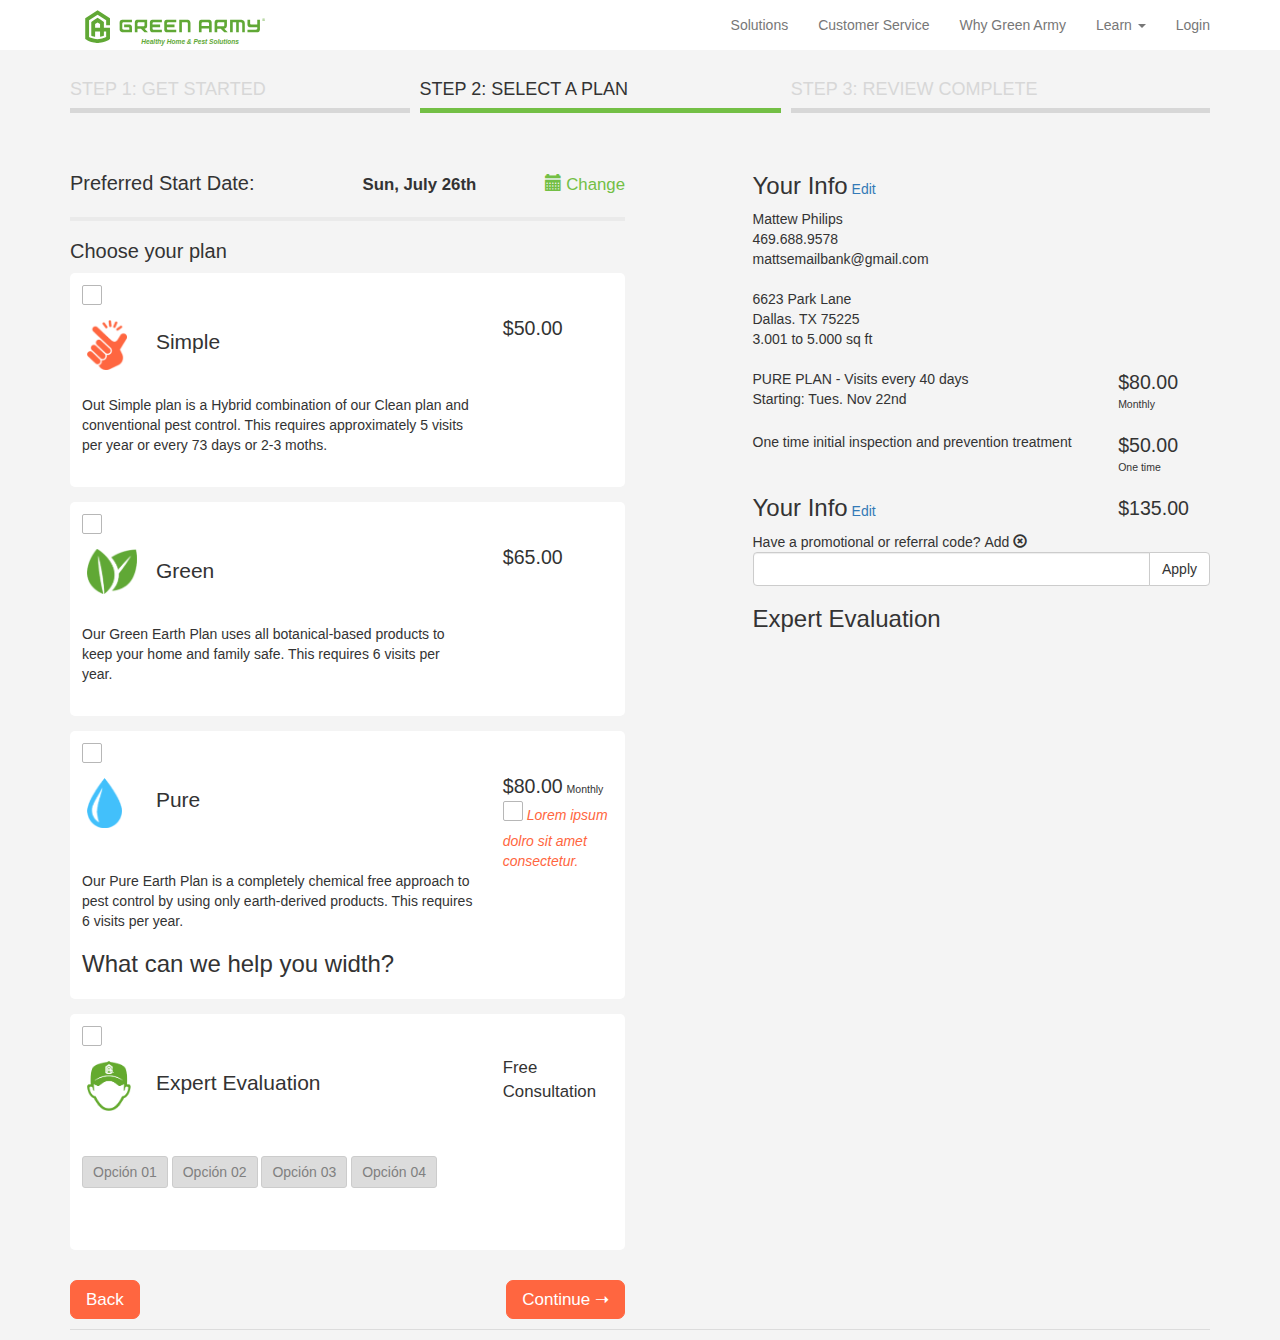
==== commit 1fa9d43e: "Step 2. Select A Plan (Finish)" ====
--- a/src/index.html
+++ b/src/index.html
@@ -56,13 +56,13 @@
   <div class="container">
     <div id="payment-process" class="steps-component steps-component--working steps-component--with-form">
       <ul class="steps-component__tabs">
-        <li class="steps-component__tabs__item steps-component__tabs__item--active">
+        <li class="steps-component__tabs__item">
           <a href="#steps-component__steps__item--01">
             Step 1: Get started
             <div class="steps-component__tabs__indicator"></div>
           </a>
         </li>
-        <li class="steps-component__tabs__item">
+        <li class="steps-component__tabs__item steps-component__tabs__item--active">
           <a href="#steps-component__steps__item--02">
             Step 2: Select a plan
             <div class="steps-component__tabs__indicator"></div>
@@ -77,7 +77,7 @@
       </ul>
       <div class="steps-component__steps">
         <form id="steps__form" class="steps__form" novalidate>
-          <div id="steps-component__steps__item--01" class="steps-component__steps__item steps-component__steps__item--01 steps-component__steps__item--active">
+          <div id="steps-component__steps__item--01" class="steps-component__steps__item steps-component__steps__item--01">
             <div class="row">
               <div class="col-xs-12 col-sm-6">
                 <span class="steps__item__description">Enter your informatino below and we will you find the perfect plan for you. If you have more questions dont't hesitate to five us a ring 1.888.537.4555</span>
@@ -178,12 +178,12 @@
               </div>
             </div>
           </div> <!--steps__item-->
-          <div id="steps-component__steps__item--02" class="steps-component__steps__item steps-component__steps__item--02">
+          <div id="steps-component__steps__item--02" class="steps-component__steps__item steps-component__steps__item--02 steps-component__steps__item--active">
             <div class="row">
               <div class="col-xs-12 col-sm-6">
                 <div class="row">
-                  <div class="col-xs-6"><div class="steps__item__title">Preferred Start Date: </div></div>
-                  <div class="col-xs-6">
+                  <div class="col-xs-12 col-sm-6"><div class="steps__item__title">Preferred Start Date: </div></div>
+                  <div class="col-xs-12 col-sm-6">
                     <div id="preferred-start-date" class="preferred-start-date">
                       <div id="preferred-start-date__text" class="preferred-start-date__text"></div>
                       <div id="preferredStartDate" class="preferred-start-date__calendar">
@@ -193,6 +193,7 @@
                     </div>
                   </div>
                 </div>
+                <div class="separator--h"></div>
                 <div>
                   <div>
                     <div class="steps__item__title">Choose your plan</div>
@@ -200,22 +201,26 @@
                   <div class="form-group" id="choose-your-plan">
                     <div class="checkbox special-checkbox">
                       <label>
-                        <div class="row">
-                          <div class="col-xs-9">
-                            <span class="custom-checkbox-style">
-                              <input type="checkbox">
-                            </span>
-                            <div class="plan">
+                        <span class="custom-checkbox-style">
+                          <label><input type="checkbox"></label>
+                        </span>
+                        <div class="plan">
+                          <div class="row">
+                            <div class="col-xs-12 col-sm-9">
                               <div class="plan__title">
                                 <span class="plan__title__icon"><img src="images/design/misc/simple.png" alt="Simple earth plan"></span>
                                 <span class="plan__title__text">Simple</span>
                               </div>
+                            </div>
+                            <div class="col-xs-12 col-sm-3">
+                              <div class="plan-price">
+                                <span class="plan-price--num">$50.00</span>
+                              </div>
+                            </div>
+                          </div>
+                          <div class="row">
+                            <div class="col-xs-12 col-sm-9">
                               <div class="plan__description">Out Simple plan is a Hybrid combination of our Clean plan and conventional pest control. This requires approximately 5 visits per year or every 73 days or 2-3 moths.</div>
-                            </div>
-                          </div>
-                          <div class="col-xs-3">
-                            <div class="plan-price">
-                              <span class="plan-price--num">$50.00</span>
                             </div>
                           </div>
                         </div>
@@ -223,22 +228,26 @@
                     </div>
                     <div class="checkbox special-checkbox">
                       <label>
-                        <div class="row">
-                          <div class="col-xs-9">
-                            <span class="custom-checkbox-style">
-                              <input type="checkbox">
-                            </span>
-                            <div class="plan">
+                        <span class="custom-checkbox-style">
+                          <label><input type="checkbox"></label>
+                        </span>
+                        <div class="plan">
+                          <div class="row">
+                            <div class="col-xs-12 col-sm-9">
                               <div class="plan__title">
                                 <span class="plan__title__icon"><img src="images/design/misc/green.png" alt="Green earth plan"></span>
                                 <span class="plan__title__text">Green</span>
                               </div>
+                            </div>
+                            <div class="col-xs-12 col-sm-3">
+                              <div class="plan-price">
+                                <span class="plan-price--num">$65.00</span>
+                              </div>
+                            </div>
+                          </div>
+                          <div class="row">
+                            <div class="col-xs-12 col-sm-9">
                               <div class="plan__description">Our Green Earth Plan uses all botanical-based products to keep your home and family safe. This requires 6 visits per year.</div>
-                            </div>
-                          </div>
-                          <div class="col-xs-3">
-                            <div class="plan-price">
-                              <span class="plan-price--num">$65.00</span>
                             </div>
                           </div>
                         </div>
@@ -246,49 +255,60 @@
                     </div>
                     <div class="checkbox special-checkbox">
                       <label>
-                        <div class="row">
-                          <div class="col-xs-9">
-                            <span class="custom-checkbox-style">
-                              <input type="checkbox">
-                            </span>
-                            <div class="plan">
+                        <span class="custom-checkbox-style">
+                          <label><input type="checkbox"></label>
+                        </span>
+                        <div class="plan">
+                          <div class="row">
+                            <div class="col-xs-12 col-sm-9">
                               <div class="plan__title">
                                 <span class="plan__title__icon"><img src="images/design/misc/pure.png" alt="Pure earth plan"></span>
                                 <span class="plan__title__text">Pure</span>
                               </div>
+                            </div>
+                            <div class="col-xs-12 col-sm-3">
+                              <div class="plan-price">
+                                <span class="plan-price--num">$80.00</span>
+                                <span class="plan-price--small">Monthly</span>
+                              </div>
+                              <div class="pure-option-checkbox">
+                                <span class="custom-checkbox-style">
+                                  <label><input type="checkbox"></label>
+                                </span>
+                                <span>Lorem ipsum dolro sit amet consectetur.</span> 
+                              </div>
+                            </div>
+                          </div>
+                          <div class="row">
+                            <div class="col-xs-12 col-sm-9">
                               <div class="plan__description">Our Pure Earth Plan is a completely chemical free approach to pest control by using only earth-derived products. This requires 6 visits per year.</div>
                             </div>
-
-                            <h3>What can we help you width?</h3>
-
-                          </div>
-                          <div class="col-xs-3">
-                            <div class="plan-price">
-                              <span class="plan-price--num">$80.00</span>
-                              <span class="plan-price--small">Monthly</span>
-                            </div>
-                            <div class="pure-option-checkbox">
-                              <span class="custom-checkbox-style">
-                                <input type="checkbox">
-                              </span>
-                              <span>Lorem ipsum dolro sit amet consectetur.</span> 
-                            </div>
-                          </div>
-                        </div>
+                          </div>
+                        </div>
+                        <h3>What can we help you width?</h3>
                       </label>
                     </div>
                     <div class="checkbox special-checkbox">
                       <label>
-                        <div class="row">
-                          <div class="col-xs-9">
-                            <span class="custom-checkbox-style">
-                              <input type="checkbox">
-                            </span>
-                            <div class="plan">
+                        <span class="custom-checkbox-style">
+                          <label><input type="checkbox"></label>
+                        </span>
+                        <div class="plan">
+                          <div class="row">
+                            <div class="col-xs-12 col-sm-9">
                               <div class="plan__title">
                                 <span class="plan__title__icon"><img src="images/design/misc/expert_evaluation.png" alt="Expert Evaluation"></span>
                                 <span class="plan__title__text">Expert Evaluation</span>
                               </div>
+                            </div>
+                            <div class="col-xs-12 col-sm-3">
+                              <div class="plan-price">
+                                <span class="plan-price--txt">Free Consultation</span>
+                              </div>
+                            </div>
+                          </div>
+                          <div class="row">
+                            <div class="col-xs-12 col-sm-9">
                               <div class="plan__description">
                                 <div id="selectExpertOptions" class="select-expert-options">
                                   <div class="expert-checkbox">
@@ -319,11 +339,6 @@
                               </div>
                             </div>
                           </div>
-                          <div class="col-xs-3">
-                            <div class="plan-price">
-                              <span class="plan-price--txt">Free Consultation</span>
-                            </div>
-                          </div>
                         </div>
                       </label>
                     </div>
--- a/src/css/green-army.css
+++ b/src/css/green-army.css
@@ -6,6 +6,7 @@
 
 /*
   * General
+  * Helpers
   * Header
   * Steps Component
   * Plans
@@ -21,6 +22,7 @@
   * Expert Checkbox
   * Form
   * Radio Questions
+  * custom-checkbox-style
 
   * Media Queries
   
@@ -74,7 +76,14 @@
   line-height: 1;
   margin-bottom: 15px;
 }
-
+/*
+  * Helpers
+*/
+.separator--h {
+  border-bottom: 4px solid #eaeaea;
+  margin-top: 20px;
+  margin-bottom: 20px;
+}
 /*
   * Header
 */
@@ -104,12 +113,6 @@
 
 /*
   * Steps Component
-  @media(min-width:480px){}
-  @media(max-width:480px){}
-  @media(max-width:767px){}
-  @media(min-width:768px){}
-  @media(min-width:992px){}
-  @media(min-width:1200px){}
 */
 
 .steps-component {
@@ -156,7 +159,7 @@
 }
 .steps-component__tabs__indicator {
   background-color: #73bf45;
-  border-radius: 0px;
+  border-radius: 0;
   height: 5px;
   margin-top: 10px;
   width: 100%;
@@ -165,7 +168,7 @@
 .steps-component__tabs__item:not(.steps-component__tabs__item--active) a .steps-component__tabs__indicator {
   background-color: #cccccc;
 }
-.steps-component__steps {}
+/*.steps-component__steps {}*/
 .steps-component__steps__item {
   border-bottom: 1px solid #dcdcdc;
   padding-bottom: 10px;
@@ -188,8 +191,8 @@
 }
 .steps__item__title {
   display: inline-block;
-  font-size: 1.2em;
-  font-weight: 500;
+  font-size: 20px;
+  font-weight: 400;
   line-height: 1em;
   margin-bottom: 20px;
 }
@@ -278,6 +281,7 @@
   * preferred-start-date
 */
 .preferred-start-date {
+  display: block;
   font-size: 1.2em;
 }
 .preferred-start-date:before,
@@ -288,42 +292,57 @@
 }
 .preferred-start-date__calendar {
   color: #73bf45;
-  cursor: 0pxer;
-  display: inline-block;
+  cursor: pointer;
   float: right;
 }
-.preferred-start-date__calendar .glyphicon {}
+/*.preferred-start-date__calendar .glyphicon {}*/
 
 /*
   * CustomTabs
 */
-.steps-component__steps__item {}
+/*.steps-component__steps__item {}*/
 /*
   * CustomTabs Tab1
 */
-.steps-component__steps__item--01 {}
+/*.steps-component__steps__item--01 {}*/
 /*
   * CustomTabs Tab2
 */
-.steps-component__steps__item--02 {}
+/*.steps-component__steps__item--02 {}*/
+.steps-component__steps__item--02 .steps__item__title {
+  margin-bottom: 0;
+}
+.pure-option-checkbox {
+  color: #ff6640;
+  font-size: 14px;
+  font-weight: 300;
+  font-style: italic;
+}
 /*
   * CustomTabs Tab3
 */
-.steps-component__steps__item--03 {}
+/*.steps-component__steps__item--03 {}*/
 /*
   * Special Checkbox
 */
 .special-checkbox {
+  background-color: #ffffff;
   border: 2px solid transparent;
   border-radius: 5px;
   padding: 10px;
+  margin-bottom: 20px;
+}
+.special-checkbox label {
+  padding: 0;
+  width: 100%;
 }
 .special-checkbox--active {
-  border-color: #73bf450px}
+  border-color: #73bf45;
+}
 /*
   * Informatión
 */
-.your-info {}
+/*.your-info {}*/
 .your-info h3 {
   display: inline-block;
 }
@@ -340,10 +359,10 @@
 }
 .prom-code__txt {display: inline-block;}
 .prom-code__toggle {display: inline-block;}
-.prom-code__input {}
-.prom-code__input input {}
-.prom-code__input span {}
-.prom-code__input span button {}
+/*.prom-code__input {}*/
+/*.prom-code__input input {}*/
+/*.prom-code__input span {}*/
+/*.prom-code__input span button {}*/
 
 
 /*
@@ -364,8 +383,8 @@
 }
 .expert-checkbox--active {
   background-color: #73bf45;
-  border-color: #0px;
-  color: 0px;
+  border-color: #73bf45;
+  color: #ffffff;
 }
 .expert-checkbox label {
   display: block;
@@ -381,7 +400,7 @@
   position: absolute;
 }
 .show-expert-options > div {
-  margin: 0 10px 5px 10px;
+  margin-right: 10px;
   padding: 5px 10px;
 }
 .show-expert-options > div button {
@@ -404,7 +423,7 @@
 /*
   * * Radio Questions
 */
-.radio-questions {}
+/*.radio-questions {}*/
 .radio-questions .custom-radio {
   padding: 0;
   width: 49%;
@@ -422,7 +441,8 @@
   overflow: hidden;
   position: relative;
 }
-.radio-questions .custom-radio label:before {
+.radio-questions .custom-radio label:before,
+.radio-questions .custom-radio label:after {
   background-color: #ffffff;
   border-radius: 50%;
   border: 1px solid #ababab;
@@ -432,9 +452,13 @@
   position: absolute;
   width: 20px;
 }
-.radio-questions .custom-radio--active label:before {
+.radio-questions .custom-radio--active label:after {
   background-color: #64ca32;
-  border-color: #ffffff;
+  border: 0px;
+  height: 10px;
+  left: 5px;
+  top: 5px;
+  width: 10px;
 }
 .radio-questions .custom-radio label input[type="radio"] {
   left: 0;
@@ -444,4 +468,48 @@
 .radio-questions .custom-radio label span {
   font-size: 15px;
   padding-left: 25px;
+}
+
+/*
+  *
+*/
+.custom-checkbox-style {
+  background-color: white;
+  border-radius: 2px;
+  border: 1px solid #b7b7b7;
+  display: inline-block;
+  height: 20px;
+  margin-bottom: 10px;
+  overflow: hidden;
+  position: relative;
+  vertical-align: middle;
+  width: 20px;
+}
+.custom-checkbox-style label {
+  display: block;
+  height: 100%;
+  padding: 0;
+  width: 100%;
+}
+.custom-checkbox-style--active label:after {
+  background-image: url("../images/design/icons/checked_true.svg");
+  background-position: center center;
+  background-repeat: no-repeat;
+  background-size: cover;
+  content: "";
+  display: block;
+  height: calc(100% - 4px);
+  left: 2px;
+  position: absolute;
+  top: 2px;
+  width: calc(100% - 4px);
+}
+.custom-checkbox-style label input[type="checkbox"] {
+  left: 0px;
+  position: absolute;
+  top: 0;
+}
+.custom-checkbox-style--active {
+  background-color: #60a835;
+  border-color: #60a835;
 }